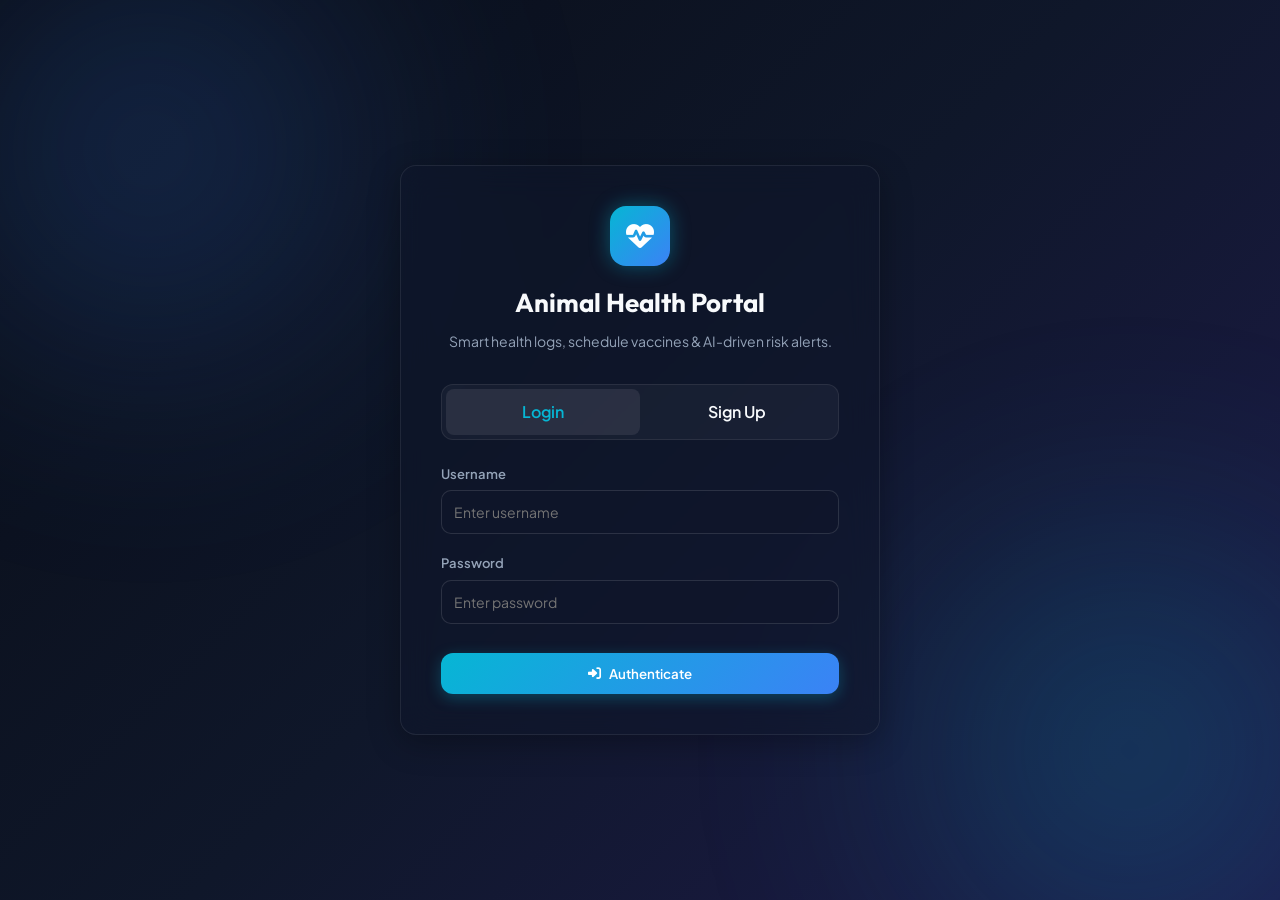
==== src/main/webapp/index.html @ e29d81ba "Initial commit" ====
<!DOCTYPE html>
<html lang="en">

<head>
    <meta charset="UTF-8">
    <meta name="viewport" content="width=device-width, initial-scale=1.0">
    <title>Smart Animal Health Assistant - Portal</title>
    <link rel="stylesheet" href="css/styles.css">
    <link rel="stylesheet" href="https://cdnjs.cloudflare.com/ajax/libs/font-awesome/6.4.0/css/all.min.css">
</head>

<body class="auth-page">

    <!-- Ambient glowing backgrounds -->
    <div class="ambient-glow glow-top-left"></div>
    <div class="ambient-glow glow-bottom-right"></div>

    <div class="glass-panel auth-container">
        <div class="auth-header">
            <div class="auth-logo">
                <i class="fas fa-heart-pulse"></i>
            </div>
            <h1 class="auth-title">Animal Health Portal</h1>
            <p class="auth-subtitle">Smart health logs, schedule vaccines &amp; AI-driven risk alerts.</p>
        </div>

        <!-- Auth Tabs -->
        <div class="auth-tabs">
            <div id="tab-login" class="auth-tab active" onclick="switchAuthTab('login')">Login</div>
            <div id="tab-signup" class="auth-tab" onclick="switchAuthTab('signup')">Sign Up</div>
        </div>

        <!-- Login Form -->
        <div id="form-login-wrapper" class="auth-form-wrapper active">
            <form id="login-form">
                <div class="form-group" style="margin-bottom: 1.2rem;">
                    <label for="login-username">Username</label>
                    <input type="text" id="login-username" required placeholder="Enter username">
                </div>
                <div class="form-group" style="margin-bottom: 1.8rem;">
                    <label for="login-password">Password</label>
                    <input type="password" id="login-password" required placeholder="Enter password">
                </div>
                <button type="submit" class="btn-primary" style="width: 100%; justify-content: center; padding: 12px;">
                    <i class="fas fa-right-to-bracket"></i> Authenticate
                </button>
            </form>
        </div>

        <!-- Signup Form -->
        <div id="form-signup-wrapper" class="auth-form-wrapper">
            <form id="signup-form">
                <div class="form-group" style="margin-bottom: 1rem;">
                    <label for="signup-username">Username</label>
                    <input type="text" id="signup-username" required placeholder="Choose a username">
                </div>
                <div class="form-group" style="margin-bottom: 1rem;">
                    <label for="signup-fullname">Full Name</label>
                    <input type="text" id="signup-fullname" required placeholder="Your full name">
                </div>
                <div class="form-group" style="margin-bottom: 1rem;">
                    <label for="signup-email">Email Address</label>
                    <input type="email" id="signup-email" required placeholder="yourname@domain.com">
                </div>
                <div class="form-group" style="margin-bottom: 1.8rem;">
                    <label for="signup-password">Password</label>
                    <input type="password" id="signup-password" required placeholder="Choose a secure password">
                </div>
                <button type="submit" class="btn-primary" style="width: 100%; justify-content: center; padding: 12px;">
                    <i class="fas fa-user-plus"></i> Initialize Account
                </button>
            </form>
        </div>
    </div>

    <!-- Script loading -->
    <script src="js/auth.js"></script>
    <script>
        // Check session before showing login screen
        document.addEventListener('DOMContentLoaded', async () => {
            await checkAuth(false, true); // Don't redirect on fail, redirect on success to dashboard
        });

        function switchAuthTab(type) {
            const tabLogin = document.getElementById('tab-login');
            const tabSignup = document.getElementById('tab-signup');
            const formLogin = document.getElementById('form-login-wrapper');
            const formSignup = document.getElementById('form-signup-wrapper');

            if (type === 'login') {
                tabLogin.classList.add('active');
                tabSignup.classList.remove('active');
                formLogin.classList.add('active');
                formSignup.classList.remove('active');
            } else {
                tabSignup.classList.add('active');
                tabLogin.classList.remove('active');
                formSignup.classList.add('active');
                formLogin.classList.remove('active');
            }
        }

        // Form bindings
        document.getElementById('login-form').addEventListener('submit', async (e) => {
            e.preventDefault();
            const username = document.getElementById('login-username').value;
            const password = document.getElementById('login-password').value;

            try {
                const res = await fetch(`${AUTH_API}?action=login`, {
                    method: 'POST',
                    headers: { 'Content-Type': 'application/x-www-form-urlencoded' },
                    body: `username=${encodeURIComponent(username)}&password=${encodeURIComponent(password)}`
                });
                const data = await res.json();

                if (data.success) {
                    showToast(data.message, 'success');
                    setTimeout(() => window.location.href = 'dashboard.html', 800);
                } else {
                    showToast(data.message, 'error');
                }
            } catch (err) {
                showToast('Authentication server error.', 'error');
            }
        });

        document.getElementById('signup-form').addEventListener('submit', async (e) => {
            e.preventDefault();
            const username = document.getElementById('signup-username').value;
            const fullName = document.getElementById('signup-fullname').value;
            const email = document.getElementById('signup-email').value;
            const password = document.getElementById('signup-password').value;

            try {
                const res = await fetch(`${AUTH_API}?action=signup`, {
                    method: 'POST',
                    headers: { 'Content-Type': 'application/x-www-form-urlencoded' },
                    body: `username=${encodeURIComponent(username)}&fullName=${encodeURIComponent(fullName)}&email=${encodeURIComponent(email)}&password=${encodeURIComponent(password)}`
                });
                const data = await res.json();

                if (data.success) {
                    showToast(data.message, 'success');
                    setTimeout(() => window.location.href = 'dashboard.html', 800);
                } else {
                    showToast(data.message, 'error');
                }
            } catch (err) {
                showToast('Registration server error.', 'error');
            }
        });
    </script>
</body>

</html>
---- src/main/webapp/css/styles.css ----
/* styles.css */
/* Premium Glassmorphism & Dark Slate Design System */

@import url('https://fonts.googleapis.com/css2?family=Outfit:wght@300;400;500;600;700&family=Plus+Jakarta+Sans:wght@300;400;500;600;700&display=swap');

:root {
    /* Color Palette */
    --bg-gradient: linear-gradient(135deg, #090d16 0%, #0f172a 50%, #1e1b4b 100%);
    --panel-bg: rgba(15, 23, 42, 0.55);
    --panel-border: rgba(255, 255, 255, 0.08);
    --input-bg: rgba(15, 23, 42, 0.6);
    --input-border: rgba(255, 255, 255, 0.12);
    --input-focus: rgba(6, 182, 212, 0.35);
    
    --text-primary: #f8fafc;
    --text-secondary: #94a3b8;
    --text-muted: #64748b;
    
    --accent-cyan: #06b6d4;
    --accent-blue: #3b82f6;
    --accent-emerald: #10b981;
    --accent-amber: #f59e0b;
    --accent-rose: #f43f5e;
    
    --glow-cyan: rgba(6, 182, 212, 0.15);
    --glow-emerald: rgba(16, 185, 129, 0.15);
    --glow-rose: rgba(244, 63, 94, 0.15);
    
    --font-heading: 'Outfit', sans-serif;
    --font-body: 'Plus Jakarta Sans', sans-serif;
    
    --transition-smooth: all 0.3s cubic-bezier(0.4, 0, 0.2, 1);
}

/* Reset & Scrollbar */
* {
    margin: 0;
    padding: 0;
    box-sizing: border-box;
}

body {
    background: var(--bg-gradient);
    color: var(--text-primary);
    font-family: var(--font-body);
    min-height: 100vh;
    overflow-x: hidden;
    line-height: 1.6;
}

::-webkit-scrollbar {
    width: 8px;
    height: 8px;
}
::-webkit-scrollbar-track {
    background: rgba(15, 23, 42, 0.5);
}
::-webkit-scrollbar-thumb {
    background: rgba(255, 255, 255, 0.1);
    border-radius: 10px;
}
::-webkit-scrollbar-thumb:hover {
    background: rgba(255, 255, 255, 0.2);
}

/* Glass Panel Utility */
.glass-panel {
    background: var(--panel-bg);
    backdrop-filter: blur(16px);
    -webkit-backdrop-filter: blur(16px);
    border: 1px solid var(--panel-border);
    border-radius: 16px;
    box-shadow: 0 8px 32px 0 rgba(0, 0, 0, 0.3);
}

/* Background Glow Spots */
.ambient-glow {
    position: fixed;
    width: 600px;
    height: 600px;
    border-radius: 50%;
    filter: blur(120px);
    z-index: -1;
    opacity: 0.3;
    pointer-events: none;
}
.glow-top-left {
    background: radial-gradient(circle, var(--accent-blue) 0%, transparent 70%);
    top: -150px;
    left: -150px;
}
.glow-bottom-right {
    background: radial-gradient(circle, var(--accent-cyan) 0%, transparent 70%);
    bottom: -150px;
    right: -150px;
}

/* Layout System */
.app-container {
    display: flex;
    min-height: 100vh;
}

/* Sidebar Navigation */
.sidebar {
    width: 280px;
    padding: 2rem 1.5rem;
    display: flex;
    flex-direction: column;
    border-right: 1px solid var(--panel-border);
    flex-shrink: 0;
}

.brand-section {
    display: flex;
    align-items: center;
    gap: 12px;
    margin-bottom: 3rem;
}
.brand-logo {
    width: 42px;
    height: 42px;
    background: linear-gradient(135deg, var(--accent-cyan), var(--accent-blue));
    border-radius: 12px;
    display: flex;
    align-items: center;
    justify-content: center;
    font-size: 20px;
    font-weight: 700;
    color: #fff;
    box-shadow: 0 0 15px rgba(6, 182, 212, 0.4);
}
.brand-title {
    font-family: var(--font-heading);
    font-size: 20px;
    font-weight: 700;
    letter-spacing: 0.5px;
    background: linear-gradient(to right, #ffffff, #cbd5e1);
    -webkit-background-clip: text;
    -webkit-text-fill-color: transparent;
}

.nav-menu {
    list-style: none;
    display: flex;
    flex-direction: column;
    gap: 8px;
    flex-grow: 1;
}

.nav-link {
    display: flex;
    align-items: center;
    gap: 16px;
    padding: 12px 16px;
    color: var(--text-secondary);
    text-decoration: none;
    border-radius: 12px;
    font-weight: 500;
    transition: var(--transition-smooth);
}

.nav-link i {
    font-size: 18px;
    width: 24px;
    text-align: center;
}

.nav-link:hover, .nav-link.active {
    color: #fff;
    background: rgba(255, 255, 255, 0.06);
    border-left: 3px solid var(--accent-cyan);
}

.user-profile-section {
    margin-top: auto;
    padding-top: 1.5rem;
    border-top: 1px solid var(--panel-border);
    display: flex;
    flex-direction: column;
    gap: 12px;
}

.user-info {
    display: flex;
    align-items: center;
    gap: 12px;
}

.user-avatar {
    width: 40px;
    height: 40px;
    border-radius: 50%;
    background: linear-gradient(135deg, var(--accent-cyan), var(--accent-emerald));
    display: flex;
    align-items: center;
    justify-content: center;
    font-weight: 700;
    font-size: 16px;
}

.user-details {
    display: flex;
    flex-direction: column;
}
.user-name {
    font-size: 14px;
    font-weight: 600;
}
.user-role {
    font-size: 12px;
    color: var(--text-muted);
}

/* Main Dashboard Area */
.main-content {
    flex-grow: 1;
    padding: 2.5rem;
    overflow-y: auto;
}

.header-container {
    display: flex;
    justify-content: space-between;
    align-items: center;
    margin-bottom: 2.5rem;
}

.page-title {
    font-family: var(--font-heading);
    font-size: 32px;
    font-weight: 700;
}
.page-subtitle {
    font-size: 14px;
    color: var(--text-secondary);
}

/* Buttons */
.btn-primary {
    background: linear-gradient(135deg, var(--accent-cyan) 0%, var(--accent-blue) 100%);
    border: none;
    color: white;
    font-weight: 600;
    padding: 10px 20px;
    border-radius: 12px;
    cursor: pointer;
    font-family: var(--font-body);
    transition: var(--transition-smooth);
    display: inline-flex;
    align-items: center;
    gap: 8px;
    box-shadow: 0 4px 15px rgba(6, 182, 212, 0.3);
}

.btn-primary:hover {
    transform: translateY(-2px);
    box-shadow: 0 6px 20px rgba(6, 182, 212, 0.5);
}

.btn-secondary {
    background: rgba(255, 255, 255, 0.08);
    border: 1px solid var(--panel-border);
    color: var(--text-primary);
    font-weight: 600;
    padding: 10px 20px;
    border-radius: 12px;
    cursor: pointer;
    font-family: var(--font-body);
    transition: var(--transition-smooth);
    display: inline-flex;
    align-items: center;
    gap: 8px;
}

.btn-secondary:hover {
    background: rgba(255, 255, 255, 0.15);
}

.btn-danger {
    background: rgba(244, 63, 94, 0.15);
    border: 1px solid rgba(244, 63, 94, 0.3);
    color: var(--accent-rose);
    padding: 8px 16px;
    border-radius: 10px;
    cursor: pointer;
    font-family: var(--font-body);
    font-weight: 600;
    transition: var(--transition-smooth);
}
.btn-danger:hover {
    background: var(--accent-rose);
    color: white;
}

/* Statistics Grid */
.stats-grid {
    display: grid;
    grid-template-columns: repeat(auto-fit, minmax(260px, 1fr));
    gap: 1.5rem;
    margin-bottom: 2rem;
}

.stat-card {
    padding: 1.5rem;
    display: flex;
    align-items: center;
    gap: 20px;
    position: relative;
    overflow: hidden;
}

.stat-card::after {
    content: '';
    position: absolute;
    top: -50%;
    right: -20%;
    width: 150px;
    height: 150px;
    background: radial-gradient(circle, rgba(255, 255, 255, 0.03) 0%, transparent 70%);
    border-radius: 50%;
    pointer-events: none;
}

.stat-icon {
    width: 56px;
    height: 56px;
    border-radius: 14px;
    display: flex;
    align-items: center;
    justify-content: center;
    font-size: 24px;
}
.stat-icon.cyan {
    background: rgba(6, 182, 212, 0.15);
    color: var(--accent-cyan);
    border: 1px solid rgba(6, 182, 212, 0.3);
}
.stat-icon.emerald {
    background: rgba(16, 185, 129, 0.15);
    color: var(--accent-emerald);
    border: 1px solid rgba(16, 185, 129, 0.3);
}
.stat-icon.rose {
    background: rgba(244, 63, 94, 0.15);
    color: var(--accent-rose);
    border: 1px solid rgba(244, 63, 94, 0.3);
}

.stat-info {
    display: flex;
    flex-direction: column;
}
.stat-value {
    font-size: 28px;
    font-weight: 700;
    line-height: 1.1;
    font-family: var(--font-heading);
}
.stat-label {
    font-size: 14px;
    color: var(--text-secondary);
    margin-top: 4px;
}

/* Sections/Grids Layout */
.dashboard-grid {
    display: grid;
    grid-template-columns: 2fr 1fr;
    gap: 1.5rem;
}

.panel-header {
    display: flex;
    justify-content: space-between;
    align-items: center;
    padding: 1.5rem 1.5rem 1rem 1.5rem;
    border-bottom: 1px solid var(--panel-border);
}

.panel-title {
    font-family: var(--font-heading);
    font-size: 18px;
    font-weight: 600;
    display: flex;
    align-items: center;
    gap: 10px;
}

/* Tables */
.table-container {
    overflow-x: auto;
    padding: 0 1rem 1rem 1rem;
}
.custom-table {
    width: 100%;
    border-collapse: collapse;
    margin-top: 1rem;
    text-align: left;
}
.custom-table th {
    color: var(--text-secondary);
    font-size: 13px;
    font-weight: 600;
    text-transform: uppercase;
    letter-spacing: 0.5px;
    padding: 12px;
    border-bottom: 1px solid var(--panel-border);
}
.custom-table td {
    padding: 14px 12px;
    font-size: 14px;
    border-bottom: 1px solid rgba(255, 255, 255, 0.03);
}
.custom-table tr:hover td {
    background: rgba(255, 255, 255, 0.02);
}

/* Status Badges */
.badge {
    padding: 4px 10px;
    border-radius: 20px;
    font-size: 12px;
    font-weight: 600;
    display: inline-block;
}
.badge.low {
    background: rgba(16, 185, 129, 0.15);
    color: var(--accent-emerald);
    border: 1px solid rgba(16, 185, 129, 0.3);
}
.badge.medium {
    background: rgba(245, 158, 11, 0.15);
    color: var(--accent-amber);
    border: 1px solid rgba(245, 158, 11, 0.3);
}
.badge.high {
    background: rgba(244, 63, 94, 0.15);
    color: var(--accent-rose);
    border: 1px solid rgba(244, 63, 94, 0.3);
}
.badge.completed {
    background: rgba(16, 185, 129, 0.15);
    color: var(--accent-emerald);
}
.badge.pending {
    background: rgba(59, 130, 246, 0.15);
    color: var(--accent-blue);
}
.badge.overdue {
    background: rgba(244, 63, 94, 0.15);
    color: var(--accent-rose);
}

/* Form Styles */
.form-grid {
    display: grid;
    grid-template-columns: repeat(auto-fit, minmax(220px, 1fr));
    gap: 1.2rem;
    padding: 1.5rem;
}
.form-group {
    display: flex;
    flex-direction: column;
    gap: 6px;
}
.form-group.full-width {
    grid-column: 1 / -1;
}

label {
    font-size: 13px;
    font-weight: 600;
    color: var(--text-secondary);
}

input, select, textarea {
    background: var(--input-bg);
    border: 1px solid var(--input-border);
    color: #fff;
    padding: 12px;
    border-radius: 10px;
    font-family: var(--font-body);
    font-size: 14px;
    transition: var(--transition-smooth);
}

input:focus, select:focus, textarea:focus {
    outline: none;
    border-color: var(--accent-cyan);
    box-shadow: 0 0 0 3px var(--input-focus);
}

/* Symptom Checkboxes */
.symptom-checkbox-grid {
    display: grid;
    grid-template-columns: repeat(auto-fit, minmax(200px, 1fr));
    gap: 12px;
    padding: 1rem 0;
}
.checkbox-card {
    background: rgba(255, 255, 255, 0.02);
    border: 1px solid var(--panel-border);
    padding: 14px 16px;
    border-radius: 12px;
    display: flex;
    align-items: center;
    gap: 12px;
    cursor: pointer;
    transition: var(--transition-smooth);
}
.checkbox-card:hover {
    background: rgba(255, 255, 255, 0.05);
    border-color: var(--accent-cyan);
}
.checkbox-card input {
    width: 20px;
    height: 20px;
    accent-color: var(--accent-cyan);
    cursor: pointer;
}

/* Modals */
.modal-overlay {
    position: fixed;
    top: 0;
    left: 0;
    width: 100%;
    height: 100%;
    background: rgba(15, 23, 42, 0.8);
    backdrop-filter: blur(12px);
    display: flex;
    align-items: center;
    justify-content: center;
    z-index: 100;
    opacity: 0;
    pointer-events: none;
    transition: opacity 0.3s ease;
}
.modal-overlay.active {
    opacity: 1;
    pointer-events: all;
}
.modal-container {
    width: 650px;
    max-width: 90%;
    transform: scale(0.9);
    transition: transform 0.3s cubic-bezier(0.34, 1.56, 0.64, 1);
}
.modal-overlay.active .modal-container {
    transform: scale(1);
}

.modal-header {
    padding: 1.5rem;
    border-bottom: 1px solid var(--panel-border);
    display: flex;
    justify-content: space-between;
    align-items: center;
}
.modal-title {
    font-family: var(--font-heading);
    font-size: 22px;
    font-weight: 700;
}
.modal-close {
    background: none;
    border: none;
    color: var(--text-secondary);
    font-size: 24px;
    cursor: pointer;
    transition: var(--transition-smooth);
}
.modal-close:hover {
    color: #fff;
}
.modal-footer {
    padding: 1.2rem 1.5rem;
    border-top: 1px solid var(--panel-border);
    display: flex;
    justify-content: flex-end;
    gap: 12px;
}

/* Authentication Page Styles */
.auth-page {
    display: flex;
    align-items: center;
    justify-content: center;
    min-height: 100vh;
    padding: 2rem;
    background: var(--bg-gradient);
}
.auth-container {
    width: 480px;
    max-width: 100%;
    padding: 2.5rem;
}
.auth-header {
    text-align: center;
    margin-bottom: 2rem;
}
.auth-logo {
    display: inline-flex;
    width: 60px;
    height: 60px;
    background: linear-gradient(135deg, var(--accent-cyan), var(--accent-blue));
    border-radius: 16px;
    align-items: center;
    justify-content: center;
    font-size: 28px;
    font-weight: 700;
    color: #fff;
    margin-bottom: 1rem;
    box-shadow: 0 0 20px rgba(6, 182, 212, 0.4);
}
.auth-title {
    font-family: var(--font-heading);
    font-size: 26px;
    font-weight: 700;
}
.auth-subtitle {
    font-size: 14px;
    color: var(--text-secondary);
    margin-top: 6px;
}

.auth-tabs {
    display: flex;
    background: rgba(255, 255, 255, 0.04);
    border: 1px solid var(--panel-border);
    border-radius: 12px;
    padding: 4px;
    margin-bottom: 1.5rem;
}
.auth-tab {
    flex: 1;
    text-align: center;
    padding: 10px;
    border-radius: 8px;
    cursor: pointer;
    font-weight: 600;
    transition: var(--transition-smooth);
}
.auth-tab.active {
    background: rgba(255, 255, 255, 0.08);
    color: var(--accent-cyan);
}

.auth-form-wrapper {
    display: none;
}
.auth-form-wrapper.active {
    display: block;
}

/* Assessment Card on UI */
.assessment-card {
    margin-top: 1.5rem;
    padding: 1.5rem;
    border-radius: 16px;
    transition: var(--transition-smooth);
}
.assessment-card.low {
    background: rgba(16, 185, 129, 0.08);
    border: 1px solid rgba(16, 185, 129, 0.25);
}
.assessment-card.medium {
    background: rgba(245, 158, 11, 0.08);
    border: 1px solid rgba(245, 158, 11, 0.25);
}
.assessment-card.high {
    background: rgba(244, 63, 94, 0.08);
    border: 1px solid rgba(244, 63, 94, 0.25);
}

/* Animals page layout */
.animal-list-grid {
    display: grid;
    grid-template-columns: repeat(auto-fill, minmax(300px, 1fr));
    gap: 1.5rem;
    margin-top: 1.5rem;
}
.animal-card {
    padding: 1.5rem;
    position: relative;
    display: flex;
    flex-direction: column;
    gap: 12px;
}
.animal-card-header {
    display: flex;
    justify-content: space-between;
    align-items: center;
}
.animal-card-title {
    font-family: var(--font-heading);
    font-size: 20px;
    font-weight: 700;
}
.animal-meta {
    display: flex;
    flex-direction: column;
    gap: 4px;
    font-size: 14px;
    color: var(--text-secondary);
}
.animal-card-actions {
    display: flex;
    gap: 8px;
    margin-top: auto;
    padding-top: 1rem;
    border-top: 1px solid var(--panel-border);
}

/* Notification Popups */
.toast-container {
    position: fixed;
    bottom: 2rem;
    right: 2rem;
    display: flex;
    flex-direction: column;
    gap: 10px;
    z-index: 200;
}
.toast {
    padding: 12px 24px;
    border-radius: 10px;
    color: white;
    font-weight: 600;
    box-shadow: 0 4px 15px rgba(0,0,0,0.5);
    display: flex;
    align-items: center;
    gap: 10px;
    animation: slideIn 0.3s ease forwards;
}
.toast.success { background: var(--accent-emerald); }
.toast.error { background: var(--accent-rose); }
.toast.warning { background: var(--accent-amber); }

@keyframes slideIn {
    from { transform: translateX(100%); opacity: 0; }
    to { transform: translateX(0); opacity: 1; }
}

/* Responsive adjustments */
@media (max-width: 1024px) {
    .dashboard-grid {
        grid-template-columns: 1fr;
    }
}
@media (max-width: 768px) {
    .app-container {
        flex-direction: column;
    }
    .sidebar {
        width: 100%;
        border-right: none;
        border-bottom: 1px solid var(--panel-border);
        padding: 1.5rem;
    }
    .brand-section {
        margin-bottom: 1.5rem;
    }
    .main-content {
        padding: 1.5rem;
    }
}
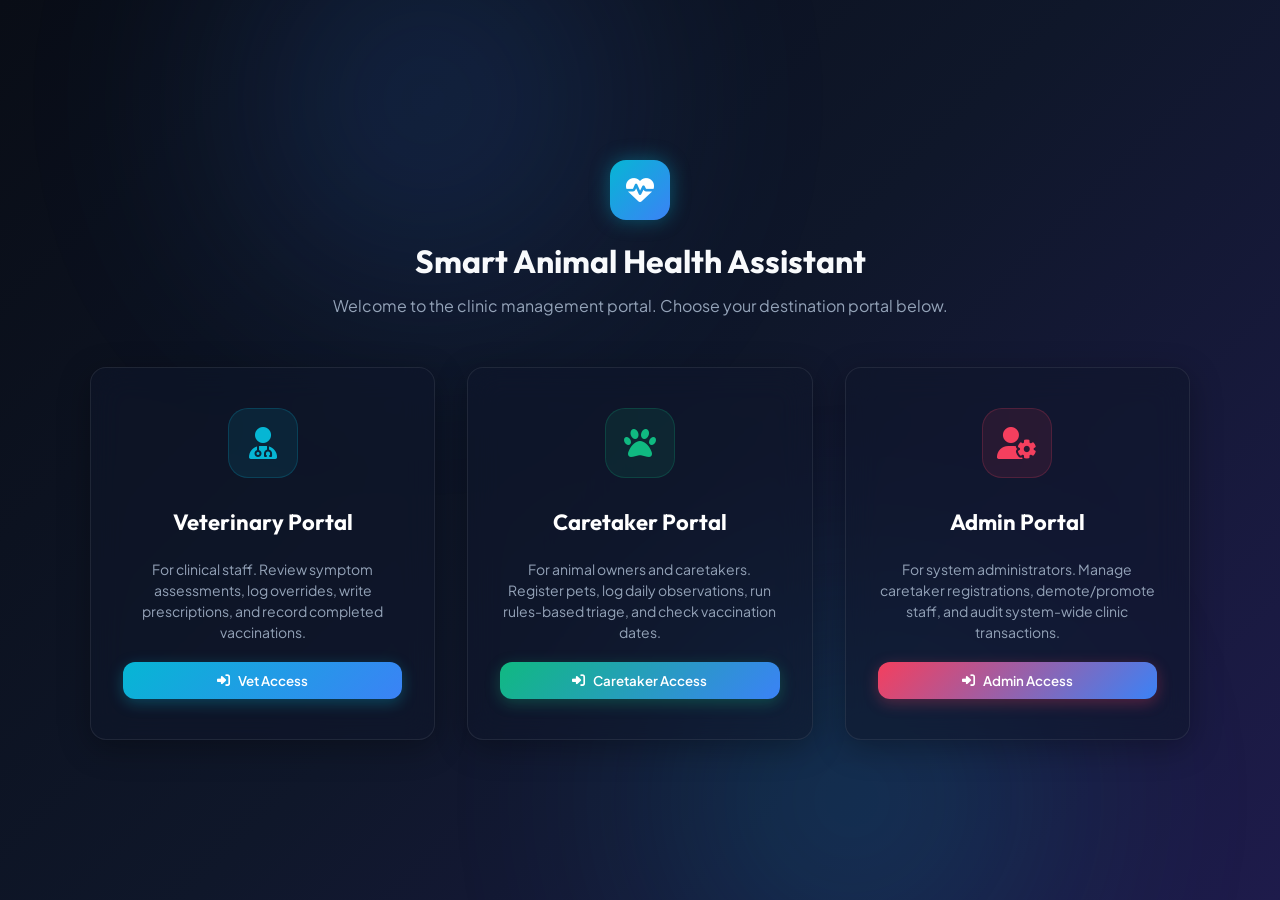
==== commit 551ae96e: "Implement Doctor and Admin login portals, dashboard routing, clinical overrides, and separate gatewa" ====
--- a/src/main/webapp/index.html
+++ b/src/main/webapp/index.html
@@ -1,156 +1,137 @@
 <!DOCTYPE html>
 <html lang="en">
-
 <head>
     <meta charset="UTF-8">
     <meta name="viewport" content="width=device-width, initial-scale=1.0">
-    <title>Smart Animal Health Assistant - Portal</title>
+    <title>Smart Animal Health - Portal Gateway</title>
     <link rel="stylesheet" href="css/styles.css">
     <link rel="stylesheet" href="https://cdnjs.cloudflare.com/ajax/libs/font-awesome/6.4.0/css/all.min.css">
+    <style>
+        .portal-grid {
+            display: grid;
+            grid-template-columns: repeat(auto-fit, minmax(280px, 1fr));
+            gap: 2rem;
+            width: 100%;
+            max-width: 1100px;
+            margin-top: 3rem;
+        }
+        .portal-card {
+            padding: 2.5rem 2rem;
+            text-align: center;
+            display: flex;
+            flex-direction: column;
+            align-items: center;
+            gap: 1.2rem;
+            transition: var(--transition-smooth);
+            cursor: pointer;
+        }
+        .portal-card:hover {
+            transform: translateY(-8px);
+            border-color: var(--accent-cyan);
+            box-shadow: 0 12px 40px rgba(6, 182, 212, 0.15);
+        }
+        .portal-icon {
+            width: 70px;
+            height: 70px;
+            border-radius: 20px;
+            display: flex;
+            align-items: center;
+            justify-content: center;
+            font-size: 32px;
+            margin-bottom: 0.5rem;
+        }
+        .portal-icon.cyan {
+            background: rgba(6, 182, 212, 0.1);
+            color: var(--accent-cyan);
+            border: 1px solid rgba(6, 182, 212, 0.2);
+        }
+        .portal-icon.emerald {
+            background: rgba(16, 185, 129, 0.1);
+            color: var(--accent-emerald);
+            border: 1px solid rgba(16, 185, 129, 0.2);
+        }
+        .portal-icon.rose {
+            background: rgba(244, 63, 94, 0.1);
+            color: var(--accent-rose);
+            border: 1px solid rgba(244, 63, 94, 0.2);
+        }
+        .portal-title {
+            font-family: var(--font-heading);
+            font-size: 22px;
+            font-weight: 700;
+            color: #fff;
+        }
+        .portal-desc {
+            font-size: 14px;
+            color: var(--text-secondary);
+            line-height: 1.5;
+            flex-grow: 1;
+        }
+    </style>
 </head>
-
-<body class="auth-page">
+<body class="auth-page" style="flex-direction: column; justify-content: center; padding: 2rem;">
 
     <!-- Ambient glowing backgrounds -->
-    <div class="ambient-glow glow-top-left"></div>
-    <div class="ambient-glow glow-bottom-right"></div>
+    <div class="ambient-glow" style="background: radial-gradient(circle, var(--accent-blue) 0%, transparent 60%); top: -200px; left: 10%;"></div>
+    <div class="ambient-glow" style="background: radial-gradient(circle, var(--accent-cyan) 0%, transparent 60%); bottom: -200px; right: 10%;"></div>
 
-    <div class="glass-panel auth-container">
-        <div class="auth-header">
-            <div class="auth-logo">
-                <i class="fas fa-heart-pulse"></i>
+    <!-- Header Section -->
+    <div class="auth-header" style="margin-bottom: 0;">
+        <div class="auth-logo">
+            <i class="fas fa-heart-pulse"></i>
+        </div>
+        <h1 class="auth-title" style="font-size: 32px;">Smart Animal Health Assistant</h1>
+        <p class="auth-subtitle" style="font-size: 16px;">Welcome to the clinic management portal. Choose your destination portal below.</p>
+    </div>
+
+    <!-- Portal Cards Selector Grid -->
+    <div class="portal-grid">
+        
+        <!-- Veterinary Portal Card -->
+        <div class="glass-panel portal-card" onclick="window.location.href='doctor_login.html'">
+            <div class="portal-icon cyan">
+                <i class="fas fa-user-doctor"></i>
             </div>
-            <h1 class="auth-title">Animal Health Portal</h1>
-            <p class="auth-subtitle">Smart health logs, schedule vaccines &amp; AI-driven risk alerts.</p>
+            <h3 class="portal-title">Veterinary Portal</h3>
+            <p class="portal-desc">For clinical staff. Review symptom assessments, log overrides, write prescriptions, and record completed vaccinations.</p>
+            <button class="btn-primary" style="width: 100%; justify-content: center;">
+                <i class="fas fa-right-to-bracket"></i> Vet Access
+            </button>
         </div>
 
-        <!-- Auth Tabs -->
-        <div class="auth-tabs">
-            <div id="tab-login" class="auth-tab active" onclick="switchAuthTab('login')">Login</div>
-            <div id="tab-signup" class="auth-tab" onclick="switchAuthTab('signup')">Sign Up</div>
+        <!-- Caretaker Portal Card -->
+        <div class="glass-panel portal-card" onclick="window.location.href='user_login.html'">
+            <div class="portal-icon emerald">
+                <i class="fas fa-paw"></i>
+            </div>
+            <h3 class="portal-title">Caretaker Portal</h3>
+            <p class="portal-desc">For animal owners and caretakers. Register pets, log daily observations, run rules-based triage, and check vaccination dates.</p>
+            <button class="btn-primary" style="width: 100%; justify-content: center; background: linear-gradient(135deg, var(--accent-emerald) 0%, var(--accent-blue) 100%); box-shadow: 0 4px 15px rgba(16, 185, 129, 0.3);">
+                <i class="fas fa-right-to-bracket"></i> Caretaker Access
+            </button>
         </div>
 
-        <!-- Login Form -->
-        <div id="form-login-wrapper" class="auth-form-wrapper active">
-            <form id="login-form">
-                <div class="form-group" style="margin-bottom: 1.2rem;">
-                    <label for="login-username">Username</label>
-                    <input type="text" id="login-username" required placeholder="Enter username">
-                </div>
-                <div class="form-group" style="margin-bottom: 1.8rem;">
-                    <label for="login-password">Password</label>
-                    <input type="password" id="login-password" required placeholder="Enter password">
-                </div>
-                <button type="submit" class="btn-primary" style="width: 100%; justify-content: center; padding: 12px;">
-                    <i class="fas fa-right-to-bracket"></i> Authenticate
-                </button>
-            </form>
+        <!-- Admin Portal Card -->
+        <div class="glass-panel portal-card" onclick="window.location.href='admin_login.html'">
+            <div class="portal-icon rose">
+                <i class="fas fa-user-gear"></i>
+            </div>
+            <h3 class="portal-title">Admin Portal</h3>
+            <p class="portal-desc">For system administrators. Manage caretaker registrations, demote/promote staff, and audit system-wide clinic transactions.</p>
+            <button class="btn-primary" style="width: 100%; justify-content: center; background: linear-gradient(135deg, var(--accent-rose) 0%, var(--accent-blue) 100%); box-shadow: 0 4px 15px rgba(244, 63, 94, 0.3);">
+                <i class="fas fa-right-to-bracket"></i> Admin Access
+            </button>
         </div>
 
-        <!-- Signup Form -->
-        <div id="form-signup-wrapper" class="auth-form-wrapper">
-            <form id="signup-form">
-                <div class="form-group" style="margin-bottom: 1rem;">
-                    <label for="signup-username">Username</label>
-                    <input type="text" id="signup-username" required placeholder="Choose a username">
-                </div>
-                <div class="form-group" style="margin-bottom: 1rem;">
-                    <label for="signup-fullname">Full Name</label>
-                    <input type="text" id="signup-fullname" required placeholder="Your full name">
-                </div>
-                <div class="form-group" style="margin-bottom: 1rem;">
-                    <label for="signup-email">Email Address</label>
-                    <input type="email" id="signup-email" required placeholder="yourname@domain.com">
-                </div>
-                <div class="form-group" style="margin-bottom: 1.8rem;">
-                    <label for="signup-password">Password</label>
-                    <input type="password" id="signup-password" required placeholder="Choose a secure password">
-                </div>
-                <button type="submit" class="btn-primary" style="width: 100%; justify-content: center; padding: 12px;">
-                    <i class="fas fa-user-plus"></i> Initialize Account
-                </button>
-            </form>
-        </div>
     </div>
 
-    <!-- Script loading -->
+    <!-- Scripts -->
     <script src="js/auth.js"></script>
     <script>
-        // Check session before showing login screen
+        // Check active session on load
         document.addEventListener('DOMContentLoaded', async () => {
-            await checkAuth(false, true); // Don't redirect on fail, redirect on success to dashboard
-        });
-
-        function switchAuthTab(type) {
-            const tabLogin = document.getElementById('tab-login');
-            const tabSignup = document.getElementById('tab-signup');
-            const formLogin = document.getElementById('form-login-wrapper');
-            const formSignup = document.getElementById('form-signup-wrapper');
-
-            if (type === 'login') {
-                tabLogin.classList.add('active');
-                tabSignup.classList.remove('active');
-                formLogin.classList.add('active');
-                formSignup.classList.remove('active');
-            } else {
-                tabSignup.classList.add('active');
-                tabLogin.classList.remove('active');
-                formSignup.classList.add('active');
-                formLogin.classList.remove('active');
-            }
-        }
-
-        // Form bindings
-        document.getElementById('login-form').addEventListener('submit', async (e) => {
-            e.preventDefault();
-            const username = document.getElementById('login-username').value;
-            const password = document.getElementById('login-password').value;
-
-            try {
-                const res = await fetch(`${AUTH_API}?action=login`, {
-                    method: 'POST',
-                    headers: { 'Content-Type': 'application/x-www-form-urlencoded' },
-                    body: `username=${encodeURIComponent(username)}&password=${encodeURIComponent(password)}`
-                });
-                const data = await res.json();
-
-                if (data.success) {
-                    showToast(data.message, 'success');
-                    setTimeout(() => window.location.href = 'dashboard.html', 800);
-                } else {
-                    showToast(data.message, 'error');
-                }
-            } catch (err) {
-                showToast('Authentication server error.', 'error');
-            }
-        });
-
-        document.getElementById('signup-form').addEventListener('submit', async (e) => {
-            e.preventDefault();
-            const username = document.getElementById('signup-username').value;
-            const fullName = document.getElementById('signup-fullname').value;
-            const email = document.getElementById('signup-email').value;
-            const password = document.getElementById('signup-password').value;
-
-            try {
-                const res = await fetch(`${AUTH_API}?action=signup`, {
-                    method: 'POST',
-                    headers: { 'Content-Type': 'application/x-www-form-urlencoded' },
-                    body: `username=${encodeURIComponent(username)}&fullName=${encodeURIComponent(fullName)}&email=${encodeURIComponent(email)}&password=${encodeURIComponent(password)}`
-                });
-                const data = await res.json();
-
-                if (data.success) {
-                    showToast(data.message, 'success');
-                    setTimeout(() => window.location.href = 'dashboard.html', 800);
-                } else {
-                    showToast(data.message, 'error');
-                }
-            } catch (err) {
-                showToast('Registration server error.', 'error');
-            }
+            await checkAuth(false, true); // Redirect authenticated sessions to dashboards
         });
     </script>
 </body>
-
 </html>
